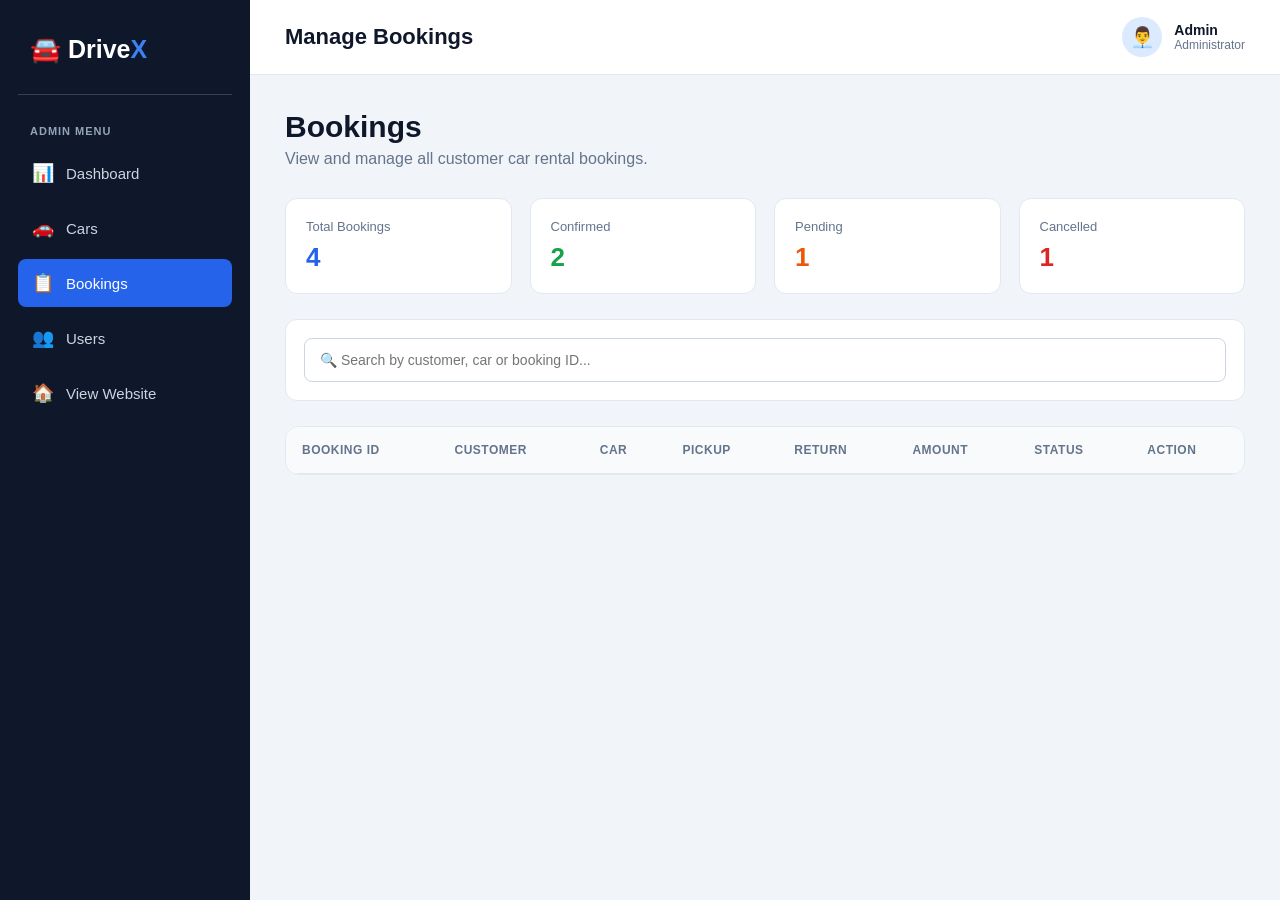
==== frontend/admin/bookings.html @ e60e3c65 "Initial DriveX car rental project" ====
<!DOCTYPE html>
<html lang="en">

<head>

    <meta charset="UTF-8">
    <meta name="viewport" content="width=device-width, initial-scale=1.0">

    <title>Manage Bookings | DriveX</title>

    <style>

        * {
            margin: 0;
            padding: 0;
            box-sizing: border-box;
        }

        body {
            font-family: Arial, Helvetica, sans-serif;
            background: #f1f5f9;
            color: #0f172a;
        }

        /* =========================
           SIDEBAR
        ========================= */

        .sidebar {
            position: fixed;
            left: 0;
            top: 0;

            width: 250px;
            height: 100vh;

            background: #0f172a;
            color: white;

            padding: 25px 18px;
        }

        .admin-logo {
            font-size: 25px;
            font-weight: 800;

            padding: 10px 12px 30px;

            border-bottom: 1px solid #334155;
        }

        .admin-logo span {
            color: #3b82f6;
        }

        .menu {
            margin-top: 30px;
        }

        .menu-title {
            color: #94a3b8;

            font-size: 11px;
            font-weight: 700;

            letter-spacing: 1px;

            padding: 0 12px 12px;
        }

        .menu a {
            display: flex;
            align-items: center;
            gap: 12px;

            padding: 13px 14px;

            margin-bottom: 7px;

            border-radius: 8px;

            color: #cbd5e1;

            text-decoration: none;

            font-size: 15px;

            transition: 0.3s;
        }

        .menu a:hover,
        .menu a.active {
            background: #2563eb;
            color: white;
        }

        .menu-icon {
            font-size: 18px;
        }


        /* =========================
           MAIN CONTENT
        ========================= */

        .main-content {
            margin-left: 250px;

            min-height: 100vh;
        }


        /* =========================
           TOPBAR
        ========================= */

        .topbar {
            height: 75px;

            background: white;

            display: flex;

            align-items: center;

            justify-content: space-between;

            padding: 0 35px;

            border-bottom: 1px solid #e2e8f0;
        }

        .topbar h2 {
            font-size: 22px;
        }

        .admin-profile {
            display: flex;

            align-items: center;

            gap: 12px;
        }

        .admin-avatar {
            width: 40px;
            height: 40px;

            border-radius: 50%;

            background: #dbeafe;

            display: flex;

            justify-content: center;

            align-items: center;

            font-size: 20px;
        }

        .admin-name {
            font-size: 14px;

            font-weight: 700;
        }

        .admin-role {
            font-size: 12px;

            color: #64748b;
        }


        /* =========================
           PAGE
        ========================= */

        .page {
            padding: 35px;
        }

        .page-header {
            margin-bottom: 30px;
        }

        .page-header h1 {
            font-size: 30px;

            margin-bottom: 6px;
        }

        .page-header p {
            color: #64748b;
        }


        /* =========================
           STAT CARDS
        ========================= */

        .stats {
            display: grid;

            grid-template-columns:
                repeat(4, 1fr);

            gap: 18px;

            margin-bottom: 25px;
        }

        .stat-card {
            background: white;

            padding: 20px;

            border-radius: 12px;

            border: 1px solid #e2e8f0;
        }

        .stat-title {
            color: #64748b;

            font-size: 13px;

            margin-bottom: 8px;
        }

        .stat-number {
            font-size: 26px;

            font-weight: 800;
        }

        .blue {
            color: #2563eb;
        }

        .green {
            color: #16a34a;
        }

        .orange {
            color: #ea580c;
        }

        .red {
            color: #dc2626;
        }


        /* =========================
           SEARCH
        ========================= */

        .search-section {
            background: white;

            padding: 18px;

            border-radius: 12px;

            border: 1px solid #e2e8f0;

            margin-bottom: 25px;
        }

        .search-section input {
            width: 100%;

            padding: 13px 15px;

            border: 1px solid #cbd5e1;

            border-radius: 8px;

            outline: none;

            font-size: 14px;
        }

        .search-section input:focus {
            border-color: #2563eb;
        }


        /* =========================
           TABLE
        ========================= */

        .table-container {
            background: white;

            border-radius: 14px;

            border: 1px solid #e2e8f0;

            overflow-x: auto;
        }

        table {
            width: 100%;

            border-collapse: collapse;

            min-width: 950px;
        }

        thead {
            background: #f8fafc;
        }

        th {
            text-align: left;

            padding: 16px;

            font-size: 12px;

            color: #64748b;

            text-transform: uppercase;

            letter-spacing: 0.5px;

            border-bottom: 1px solid #e2e8f0;
        }

        td {
            padding: 17px 16px;

            font-size: 14px;

            border-bottom: 1px solid #e2e8f0;

            vertical-align: middle;
        }

        tbody tr:hover {
            background: #f8fafc;
        }


        /* =========================
           CUSTOMER
        ========================= */

        .customer {
            display: flex;

            align-items: center;

            gap: 10px;
        }

        .customer-avatar {
            width: 38px;
            height: 38px;

            border-radius: 50%;

            background: #dbeafe;

            display: flex;

            justify-content: center;

            align-items: center;

            font-size: 17px;
        }

        .customer-name {
            font-weight: 700;

            margin-bottom: 3px;
        }

        .customer-email {
            color: #64748b;

            font-size: 11px;
        }


        /* =========================
           CAR
        ========================= */

        .car-name {
            font-weight: 700;

            margin-bottom: 3px;
        }

        .car-type {
            color: #64748b;

            font-size: 12px;
        }


        /* =========================
           BOOKING ID
        ========================= */

        .booking-id {
            font-weight: 700;

            color: #2563eb;
        }


        /* =========================
           DATES
        ========================= */

        .date {
            font-weight: 600;

            margin-bottom: 4px;
        }

        .location {
            color: #64748b;

            font-size: 12px;
        }


        /* =========================
           AMOUNT
        ========================= */

        .amount {
            font-weight: 800;

            color: #0f172a;
        }


        /* =========================
           STATUS
        ========================= */

        .status {
            display: inline-block;

            padding: 6px 11px;

            border-radius: 20px;

            font-size: 11px;

            font-weight: 700;
        }

        .confirmed {
            background: #dcfce7;

            color: #166534;
        }

        .pending {
            background: #fef3c7;

            color: #92400e;
        }

        .cancelled {
            background: #fee2e2;

            color: #991b1b;
        }


        /* =========================
           ACTION BUTTONS
        ========================= */

        .action-btn {
            border: none;

            background: #eff6ff;

            color: #2563eb;

            padding: 8px 11px;

            border-radius: 7px;

            cursor: pointer;

            font-size: 12px;

            font-weight: 700;
        }

        .action-btn:hover {
            background: #dbeafe;
        }


        /* =========================
           MODAL
        ========================= */

        .modal {
            display: none;

            position: fixed;

            inset: 0;

            background: rgba(15, 23, 42, 0.55);

            justify-content: center;

            align-items: center;

            padding: 20px;

            z-index: 1000;
        }

        .modal-box {
            background: white;

            width: 100%;

            max-width: 500px;

            border-radius: 15px;

            padding: 28px;
        }

        .modal-header {
            display: flex;

            justify-content: space-between;

            align-items: center;

            margin-bottom: 20px;
        }

        .modal-header h2 {
            font-size: 22px;
        }

        .close-btn {
            border: none;

            background: #f1f5f9;

            width: 35px;

            height: 35px;

            border-radius: 50%;

            cursor: pointer;

            font-size: 18px;
        }

        .detail-row {
            display: flex;

            justify-content: space-between;

            padding: 13px 0;

            border-bottom: 1px solid #e2e8f0;

            font-size: 14px;
        }

        .detail-label {
            color: #64748b;
        }

        .detail-value {
            font-weight: 700;
        }


        /* =========================
           RESPONSIVE
        ========================= */

        @media (max-width: 1100px) {

            .stats {
                grid-template-columns:
                    repeat(2, 1fr);
            }

        }


        @media (max-width: 700px) {

            .sidebar {
                width: 70px;

                padding: 20px 10px;
            }

            .admin-logo {
                font-size: 0;

                text-align: center;
            }

            .admin-logo span {
                font-size: 20px;
            }

            .menu-title,
            .menu a span {
                display: none;
            }

            .menu a {
                justify-content: center;

                padding: 14px 5px;
            }

            .main-content {
                margin-left: 70px;
            }

            .topbar {
                padding: 0 20px;
            }

            .page {
                padding: 20px;
            }

            .stats {
                grid-template-columns: 1fr;
            }

        }


        @media (max-width: 500px) {

            .admin-profile {
                display: none;
            }

        }

    </style>

</head>


<body>


    <!-- =========================
         SIDEBAR
    ========================= -->

    <aside class="sidebar">

        <div class="admin-logo">

            🚘 Drive<span>X</span>

        </div>


        <div class="menu">

            <div class="menu-title">
                ADMIN MENU
            </div>


            <a href="dashboard.html">

                <span class="menu-icon">
                    📊
                </span>

                <span>
                    Dashboard
                </span>

            </a>


            <a href="cars.html">

                <span class="menu-icon">
                    🚗
                </span>

                <span>
                    Cars
                </span>

            </a>


            <a
                href="bookings.html"
                class="active">

                <span class="menu-icon">
                    📋
                </span>

                <span>
                    Bookings
                </span>

            </a>


            <a href="#">

                <span class="menu-icon">
                    👥
                </span>

                <span>
                    Users
                </span>

            </a>


            <a href="../index.html">

                <span class="menu-icon">
                    🏠
                </span>

                <span>
                    View Website
                </span>

            </a>

        </div>

    </aside>


    <!-- =========================
         MAIN CONTENT
    ========================= -->

    <main class="main-content">


        <!-- TOPBAR -->

        <header class="topbar">

            <h2>
                Manage Bookings
            </h2>


            <div class="admin-profile">

                <div class="admin-avatar">
                    👨‍💼
                </div>


                <div>

                    <div class="admin-name">
                        Admin
                    </div>

                    <div class="admin-role">
                        Administrator
                    </div>

                </div>

            </div>

        </header>


        <!-- PAGE -->

        <section class="page">


            <!-- HEADER -->

            <div class="page-header">

                <h1>
                    Bookings
                </h1>

                <p>
                    View and manage all customer car rental bookings.
                </p>

            </div>


            <!-- =========================
                 STATISTICS
            ========================= -->

            <div class="stats">


                <div class="stat-card">

                    <div class="stat-title">
                        Total Bookings
                    </div>

                    <div
                        class="stat-number blue"
                        id="totalBookings">

                        4

                    </div>

                </div>


                <div class="stat-card">

                    <div class="stat-title">
                        Confirmed
                    </div>

                    <div
                        class="stat-number green"
                        id="confirmedBookings">

                        2

                    </div>

                </div>


                <div class="stat-card">

                    <div class="stat-title">
                        Pending
                    </div>

                    <div
                        class="stat-number orange"
                        id="pendingBookings">

                        1

                    </div>

                </div>


                <div class="stat-card">

                    <div class="stat-title">
                        Cancelled
                    </div>

                    <div
                        class="stat-number red"
                        id="cancelledBookings">

                        1

                    </div>

                </div>


            </div>


            <!-- =========================
                 SEARCH
            ========================= -->

            <div class="search-section">

                <input
                    type="text"
                    id="searchInput"
                    placeholder="🔍 Search by customer, car or booking ID..."
                    onkeyup="searchBookings()">

            </div>


            <!-- =========================
                 TABLE
            ========================= -->

            <div class="table-container">

                <table>

                    <thead>

                        <tr>

                            <th>
                                Booking ID
                            </th>

                            <th>
                                Customer
                            </th>

                            <th>
                                Car
                            </th>

                            <th>
                                Pickup
                            </th>

                            <th>
                                Return
                            </th>

                            <th>
                                Amount
                            </th>

                            <th>
                                Status
                            </th>

                            <th>
                                Action
                            </th>

                        </tr>

                    </thead>


                    <tbody id="bookingTable">


                       
                    



                    </tbody>

                </table>

            </div>


        </section>

    </main>


    <!-- =========================
         VIEW BOOKING MODAL
    ========================= -->

    <div
        class="modal"
        id="bookingModal">


        <div class="modal-box">


            <div class="modal-header">

                <h2>
                    Booking Details
                </h2>

                <button
                    class="close-btn"
                    onclick="closeModal()">

                    ×

                </button>

            </div>


            <div class="detail-row">

                <span class="detail-label">
                    Booking ID
                </span>

                <span
                    class="detail-value"
                    id="detailId">
                </span>

            </div>


            <div class="detail-row">

                <span class="detail-label">
                    Customer
                </span>

                <span
                    class="detail-value"
                    id="detailCustomer">
                </span>

            </div>


            <div class="detail-row">

                <span class="detail-label">
                    Email
                </span>

                <span
                    class="detail-value"
                    id="detailEmail">
                </span>

            </div>


            <div class="detail-row">

                <span class="detail-label">
                    Car
                </span>

                <span
                    class="detail-value"
                    id="detailCar">
                </span>

            </div>


            <div class="detail-row">

                <span class="detail-label">
                    Pickup
                </span>

                <span
                    class="detail-value"
                    id="detailPickup">
                </span>

            </div>


            <div class="detail-row">

                <span class="detail-label">
                    Return
                </span>

                <span
                    class="detail-value"
                    id="detailReturn">
                </span>

            </div>


            <div class="detail-row">

                <span class="detail-label">
                    Location
                </span>

                <span
                    class="detail-value"
                    id="detailLocation">
                </span>

            </div>


            <div class="detail-row">

                <span class="detail-label">
                    Total Amount
                </span>

                <span
                    class="detail-value"
                    id="detailAmount">
                </span>

            </div>

        </div>

    </div>


    <!-- =========================
         JAVASCRIPT
    ========================= -->

    <script>


        /* =========================
           SEARCH BOOKINGS
        ========================= */

        function searchBookings() {

            const search =
                document
                    .getElementById("searchInput")
                    .value
                    .toLowerCase();


            const rows =
                document.querySelectorAll(
                    "#bookingTable tr"
                );


            rows.forEach(function(row) {

                const text =
                    row.innerText.toLowerCase();


                if (text.includes(search)) {

                    row.style.display = "";

                } else {

                    row.style.display = "none";

                }

            });

        }


        /* =========================
           VIEW BOOKING
        ========================= */

        function viewBooking(
            id,
            customer,
            email,
            car,
            pickup,
            returnDate,
            location,
            amount
        ) {

            document.getElementById("detailId").innerText = id;

            document.getElementById("detailCustomer").innerText = customer;

            document.getElementById("detailEmail").innerText = email;

            document.getElementById("detailCar").innerText = car;

            document.getElementById("detailPickup").innerText = pickup;

            document.getElementById("detailReturn").innerText = returnDate;

            document.getElementById("detailLocation").innerText = location;

            document.getElementById("detailAmount").innerText = amount;


            document.getElementById("bookingModal").style.display = "flex";

        }


        /* =========================
           CLOSE MODAL
        ========================= */

        function closeModal() {

            document.getElementById("bookingModal").style.display = "none";

        }


        /* =========================
           CLOSE MODAL WHEN CLICKING
           OUTSIDE THE BOX
        ========================= */

        window.onclick = function(event) {

            const modal =
                document.getElementById("bookingModal");


            if (event.target === modal) {

                closeModal();

            }

        };

        /* =========================
   LOAD REAL BOOKINGS
========================= */

fetch("http://localhost:8080/api/bookings")
    .then(response => {

        if (!response.ok) {
            throw new Error("Failed to load bookings");
        }

        return response.json();

    })
    .then(bookings => {

        console.log("Admin bookings received:", bookings);

        const bookingTable =
            document.getElementById("bookingTable");

        bookingTable.innerHTML = "";

        /* UPDATE TOTAL BOOKINGS */

        document.getElementById("totalBookings").innerText =
            bookings.length;


        /* CURRENT BACKEND BOOKINGS ARE CONFIRMED */

        document.getElementById("confirmedBookings").innerText =
            bookings.length;

        document.getElementById("pendingBookings").innerText = 0;

        document.getElementById("cancelledBookings").innerText = 0;


        /* CREATE BOOKING ROWS */

        bookings.forEach(booking => {

            const row = document.createElement("tr");

            row.innerHTML = `

                <td>
                    <span class="booking-id">
                        DX${String(booking.id).padStart(4, "0")}
                    </span>
                </td>


                <td>

                    <div class="customer">

                        <div class="customer-avatar">
                            👤
                        </div>

                        <div>

                            <div class="customer-name">
                                ${booking.fullName}
                            </div>

                            <div class="customer-email">
                                ${booking.email}
                            </div>

                        </div>

                    </div>

                </td>


                <td>

                    <div class="car-name" id="car-${booking.id}">
                        Loading...
                    </div>

                    <div class="car-type">
                        DriveX Rental
                    </div>

                </td>


                <td>

                    <div class="date">
                        ${booking.pickupDate}
                    </div>

                    <div class="location">
                        📍 ${booking.pickupLocation}
                    </div>

                </td>


                <td>

                    <div class="date">
                        ${booking.returnDate}
                    </div>

                </td>


                <td>

                    <div class="amount">
                        ₹${booking.totalPrice.toLocaleString("en-IN")}
                    </div>

                </td>


                <td>

                    <span class="status confirmed">
                        Confirmed
                    </span>

                </td>


                <td>

                    <button
                        class="action-btn"
                        onclick="viewBooking(
                            'DX${String(booking.id).padStart(4, "0")}',
                            '${booking.fullName}',
                            '${booking.email}',
                            document.getElementById('car-${booking.id}').innerText,
                            '${booking.pickupDate}',
                            '${booking.returnDate}',
                            '${booking.pickupLocation}',
                            '₹${booking.totalPrice.toLocaleString("en-IN")}'
                        )">

                        👁 View

                    </button>

                </td>

            `;

            bookingTable.appendChild(row);


            /* LOAD CAR NAME */

            fetch(
                "http://localhost:8080/api/cars/" +
                booking.carId
            )
                .then(response => response.json())

                .then(car => {

                    document.getElementById(
                        "car-" + booking.id
                    ).innerText = car.name;

                })

                .catch(error => {

                    console.error(
                        "Error loading car:",
                        error
                    );

                });

        });

    })
    .catch(error => {

        console.error(
            "Error loading bookings:",
            error
        );

    });


    </script>


</body>

</html>
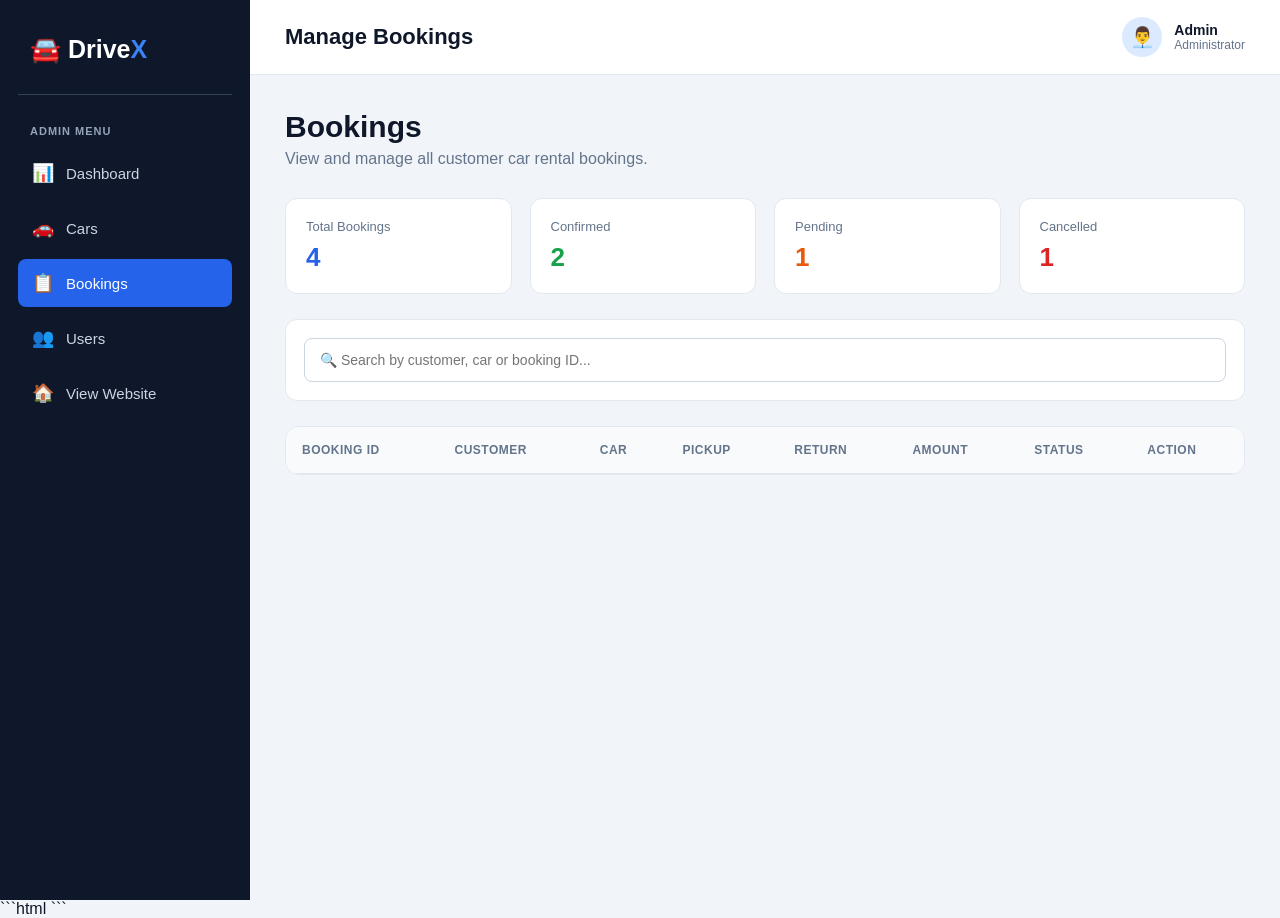
==== commit 08aa2995: "Complete DriveX backend and admin car management" ====
--- a/frontend/admin/bookings.html
+++ b/frontend/admin/bookings.html
@@ -1128,313 +1128,427 @@
          JAVASCRIPT
     ========================= -->
 
-    <script>
-
-
-        /* =========================
-           SEARCH BOOKINGS
-        ========================= */
-
-        function searchBookings() {
-
-            const search =
-                document
-                    .getElementById("searchInput")
-                    .value
-                    .toLowerCase();
-
-
-            const rows =
-                document.querySelectorAll(
-                    "#bookingTable tr"
+   ```html
+<script>
+
+
+    /* =========================
+       SEARCH BOOKINGS
+    ========================= */
+
+    function searchBookings() {
+
+        const search =
+            document
+                .getElementById("searchInput")
+                .value
+                .toLowerCase();
+
+
+        const rows =
+            document.querySelectorAll(
+                "#bookingTable tr"
+            );
+
+
+        rows.forEach(function(row) {
+
+            const text =
+                row.innerText.toLowerCase();
+
+
+            if (text.includes(search)) {
+
+                row.style.display = "";
+
+            } else {
+
+                row.style.display = "none";
+
+            }
+
+        });
+
+    }
+
+
+    /* =========================
+       VIEW BOOKING
+    ========================= */
+
+    function viewBooking(
+        id,
+        customer,
+        email,
+        car,
+        pickup,
+        returnDate,
+        location,
+        amount
+    ) {
+
+        document.getElementById("detailId").innerText = id;
+
+        document.getElementById("detailCustomer").innerText = customer;
+
+        document.getElementById("detailEmail").innerText = email;
+
+        document.getElementById("detailCar").innerText = car;
+
+        document.getElementById("detailPickup").innerText = pickup;
+
+        document.getElementById("detailReturn").innerText = returnDate;
+
+        document.getElementById("detailLocation").innerText = location;
+
+        document.getElementById("detailAmount").innerText = amount;
+
+
+        document.getElementById("bookingModal").style.display = "flex";
+
+    }
+
+
+    /* =========================
+       CLOSE MODAL
+    ========================= */
+
+    function closeModal() {
+
+        document.getElementById("bookingModal").style.display = "none";
+
+    }
+
+
+    /* =========================
+       CLOSE MODAL WHEN CLICKING
+       OUTSIDE THE BOX
+    ========================= */
+
+    window.onclick = function(event) {
+
+        const modal =
+            document.getElementById("bookingModal");
+
+
+        if (event.target === modal) {
+
+            closeModal();
+
+        }
+
+    };
+
+
+    /* =========================
+       LOAD REAL BOOKINGS
+    ========================= */
+
+    fetch("http://localhost:8080/api/bookings")
+        .then(response => {
+
+            if (!response.ok) {
+
+                throw new Error(
+                    "Failed to load bookings"
                 );
 
-
-            rows.forEach(function(row) {
-
-                const text =
-                    row.innerText.toLowerCase();
-
-
-                if (text.includes(search)) {
-
-                    row.style.display = "";
-
-                } else {
-
-                    row.style.display = "none";
-
-                }
-
-            });
-
-        }
-
-
-        /* =========================
-           VIEW BOOKING
-        ========================= */
-
-        function viewBooking(
-            id,
-            customer,
-            email,
-            car,
-            pickup,
-            returnDate,
-            location,
-            amount
-        ) {
-
-            document.getElementById("detailId").innerText = id;
-
-            document.getElementById("detailCustomer").innerText = customer;
-
-            document.getElementById("detailEmail").innerText = email;
-
-            document.getElementById("detailCar").innerText = car;
-
-            document.getElementById("detailPickup").innerText = pickup;
-
-            document.getElementById("detailReturn").innerText = returnDate;
-
-            document.getElementById("detailLocation").innerText = location;
-
-            document.getElementById("detailAmount").innerText = amount;
-
-
-            document.getElementById("bookingModal").style.display = "flex";
-
-        }
-
-
-        /* =========================
-           CLOSE MODAL
-        ========================= */
-
-        function closeModal() {
-
-            document.getElementById("bookingModal").style.display = "none";
-
-        }
-
-
-        /* =========================
-           CLOSE MODAL WHEN CLICKING
-           OUTSIDE THE BOX
-        ========================= */
-
-        window.onclick = function(event) {
-
-            const modal =
-                document.getElementById("bookingModal");
-
-
-            if (event.target === modal) {
-
-                closeModal();
-
             }
 
-        };
-
-        /* =========================
-   LOAD REAL BOOKINGS
-========================= */
-
-fetch("http://localhost:8080/api/bookings")
-    .then(response => {
-
-        if (!response.ok) {
-            throw new Error("Failed to load bookings");
-        }
-
-        return response.json();
-
-    })
-    .then(bookings => {
-
-        console.log("Admin bookings received:", bookings);
-
-        const bookingTable =
-            document.getElementById("bookingTable");
-
-        bookingTable.innerHTML = "";
-
-        /* UPDATE TOTAL BOOKINGS */
-
-        document.getElementById("totalBookings").innerText =
-            bookings.length;
-
-
-        /* CURRENT BACKEND BOOKINGS ARE CONFIRMED */
-
-        document.getElementById("confirmedBookings").innerText =
-            bookings.length;
-
-        document.getElementById("pendingBookings").innerText = 0;
-
-        document.getElementById("cancelledBookings").innerText = 0;
-
-
-        /* CREATE BOOKING ROWS */
-
-        bookings.forEach(booking => {
-
-            const row = document.createElement("tr");
-
-            row.innerHTML = `
-
-                <td>
-                    <span class="booking-id">
-                        DX${String(booking.id).padStart(4, "0")}
-                    </span>
-                </td>
-
-
-                <td>
-
-                    <div class="customer">
-
-                        <div class="customer-avatar">
-                            👤
+            return response.json();
+
+        })
+        .then(bookings => {
+
+            console.log(
+                "Admin bookings received:",
+                bookings
+            );
+
+
+            const bookingTable =
+                document.getElementById("bookingTable");
+
+
+            bookingTable.innerHTML = "";
+
+
+            /* =========================
+               UPDATE BOOKING STATISTICS
+            ========================= */
+
+            document.getElementById(
+                "totalBookings"
+            ).innerText = bookings.length;
+
+
+            document.getElementById(
+                "confirmedBookings"
+            ).innerText = bookings.length;
+
+
+            document.getElementById(
+                "pendingBookings"
+            ).innerText = 0;
+
+
+            document.getElementById(
+                "cancelledBookings"
+            ).innerText = 0;
+
+
+            /* =========================
+               CREATE BOOKING ROWS
+            ========================= */
+
+            bookings.forEach(booking => {
+
+                const row =
+                    document.createElement("tr");
+
+
+                row.innerHTML = `
+
+                    <td>
+                        <span class="booking-id">
+                            DX${String(booking.id).padStart(4, "0")}
+                        </span>
+                    </td>
+
+
+                    <td>
+
+                        <div class="customer">
+
+                            <div class="customer-avatar">
+                                👤
+                            </div>
+
+                            <div>
+
+                                <div class="customer-name">
+                                    ${booking.fullName}
+                                </div>
+
+                                <div class="customer-email">
+                                    ${booking.email}
+                                </div>
+
+                            </div>
+
                         </div>
 
-                        <div>
-
-                            <div class="customer-name">
-                                ${booking.fullName}
-                            </div>
-
-                            <div class="customer-email">
-                                ${booking.email}
-                            </div>
-
+                    </td>
+
+
+                    <td>
+
+                        <div
+                            class="car-name"
+                            id="car-${booking.id}"
+                        >
+                            Loading...
                         </div>
 
-                    </div>
-
-                </td>
-
-
-                <td>
-
-                    <div class="car-name" id="car-${booking.id}">
-                        Loading...
-                    </div>
-
-                    <div class="car-type">
-                        DriveX Rental
-                    </div>
-
-                </td>
-
-
-                <td>
-
-                    <div class="date">
-                        ${booking.pickupDate}
-                    </div>
-
-                    <div class="location">
-                        📍 ${booking.pickupLocation}
-                    </div>
-
-                </td>
-
-
-                <td>
-
-                    <div class="date">
-                        ${booking.returnDate}
-                    </div>
-
-                </td>
-
-
-                <td>
-
-                    <div class="amount">
-                        ₹${booking.totalPrice.toLocaleString("en-IN")}
-                    </div>
-
-                </td>
-
-
-                <td>
-
-                    <span class="status confirmed">
-                        Confirmed
-                    </span>
-
-                </td>
-
-
-                <td>
-
-                    <button
-                        class="action-btn"
-                        onclick="viewBooking(
-                            'DX${String(booking.id).padStart(4, "0")}',
-                            '${booking.fullName}',
-                            '${booking.email}',
-                            document.getElementById('car-${booking.id}').innerText,
-                            '${booking.pickupDate}',
-                            '${booking.returnDate}',
-                            '${booking.pickupLocation}',
-                            '₹${booking.totalPrice.toLocaleString("en-IN")}'
-                        )">
-
-                        👁 View
-
-                    </button>
-
-                </td>
-
-            `;
-
-            bookingTable.appendChild(row);
-
-
-            /* LOAD CAR NAME */
-
-            fetch(
-                "http://localhost:8080/api/cars/" +
-                booking.carId
-            )
-                .then(response => response.json())
-
-                .then(car => {
-
+                        <div class="car-type">
+                            DriveX Rental
+                        </div>
+
+                    </td>
+
+
+                    <td>
+
+                        <div class="date">
+                            ${booking.pickupDate}
+                        </div>
+
+                        <div class="location">
+                            📍 ${booking.pickupLocation}
+                        </div>
+
+                    </td>
+
+
+                    <td>
+
+                        <div class="date">
+                            ${booking.returnDate}
+                        </div>
+
+                    </td>
+
+
+                    <td>
+
+                        <div class="amount">
+                            ₹${booking.totalPrice.toLocaleString("en-IN")}
+                        </div>
+
+                    </td>
+
+
+                    <td>
+
+                        <span class="status confirmed">
+                            Confirmed
+                        </span>
+
+                    </td>
+
+
+                    <td>
+
+                        <button
+                            class="action-btn"
+                            onclick="viewBooking(
+                                'DX${String(booking.id).padStart(4, "0")}',
+                                '${booking.fullName}',
+                                '${booking.email}',
+                                document.getElementById('car-${booking.id}').innerText,
+                                '${booking.pickupDate}',
+                                '${booking.returnDate}',
+                                '${booking.pickupLocation}',
+                                '₹${booking.totalPrice.toLocaleString("en-IN")}'
+                            )"
+                        >
+
+                            👁 View
+
+                        </button>
+
+                    </td>
+
+                `;
+
+
+                bookingTable.appendChild(row);
+
+
+                /* =========================
+                   LOAD CAR NAME
+                ========================= */
+
+                const carElement =
                     document.getElementById(
                         "car-" + booking.id
-                    ).innerText = car.name;
-
-                })
-
-                .catch(error => {
-
-                    console.error(
-                        "Error loading car:",
-                        error
                     );
 
-                });
+
+                /*
+                   OLD BOOKINGS WITH carId = 0
+                   DO NOT CALL /api/cars/0
+                */
+
+                if (!booking.carId || booking.carId <= 0) {
+
+                    carElement.innerText =
+                        "Unknown Car";
+
+                    return;
+
+                }
+
+
+                /* =========================
+                   FETCH CAR FROM BACKEND
+                ========================= */
+
+                fetch(
+                    "http://localhost:8080/api/cars/" +
+                    booking.carId
+                )
+                    .then(response => {
+
+                        /*
+                           Backend returned no car
+                        */
+
+                        if (!response.ok) {
+
+                            throw new Error(
+                                "Car not found"
+                            );
+
+                        }
+
+
+                        /*
+                           Check that response
+                           actually contains data
+                        */
+
+                        const contentType =
+                            response.headers.get(
+                                "content-type"
+                            );
+
+
+                        if (
+                            !contentType ||
+                            !contentType.includes(
+                                "application/json"
+                            )
+                        ) {
+
+                            throw new Error(
+                                "Invalid car response"
+                            );
+
+                        }
+
+
+                        return response.json();
+
+                    })
+                    .then(car => {
+
+                        if (
+                            !car ||
+                            !car.name
+                        ) {
+
+                            carElement.innerText =
+                                "Unknown Car";
+
+                            return;
+
+                        }
+
+
+                        carElement.innerText =
+                            car.name;
+
+                    })
+                    .catch(error => {
+
+                        console.error(
+                            "Error loading car:",
+                            error
+                        );
+
+
+                        carElement.innerText =
+                            "Unknown Car";
+
+                    });
+
+            });
+
+        })
+        .catch(error => {
+
+            console.error(
+                "Error loading bookings:",
+                error
+            );
 
         });
 
-    })
-    .catch(error => {
-
-        console.error(
-            "Error loading bookings:",
-            error
-        );
-
-    });
-
-
-    </script>
+
+</script>
+```
+
 
 
 </body>
